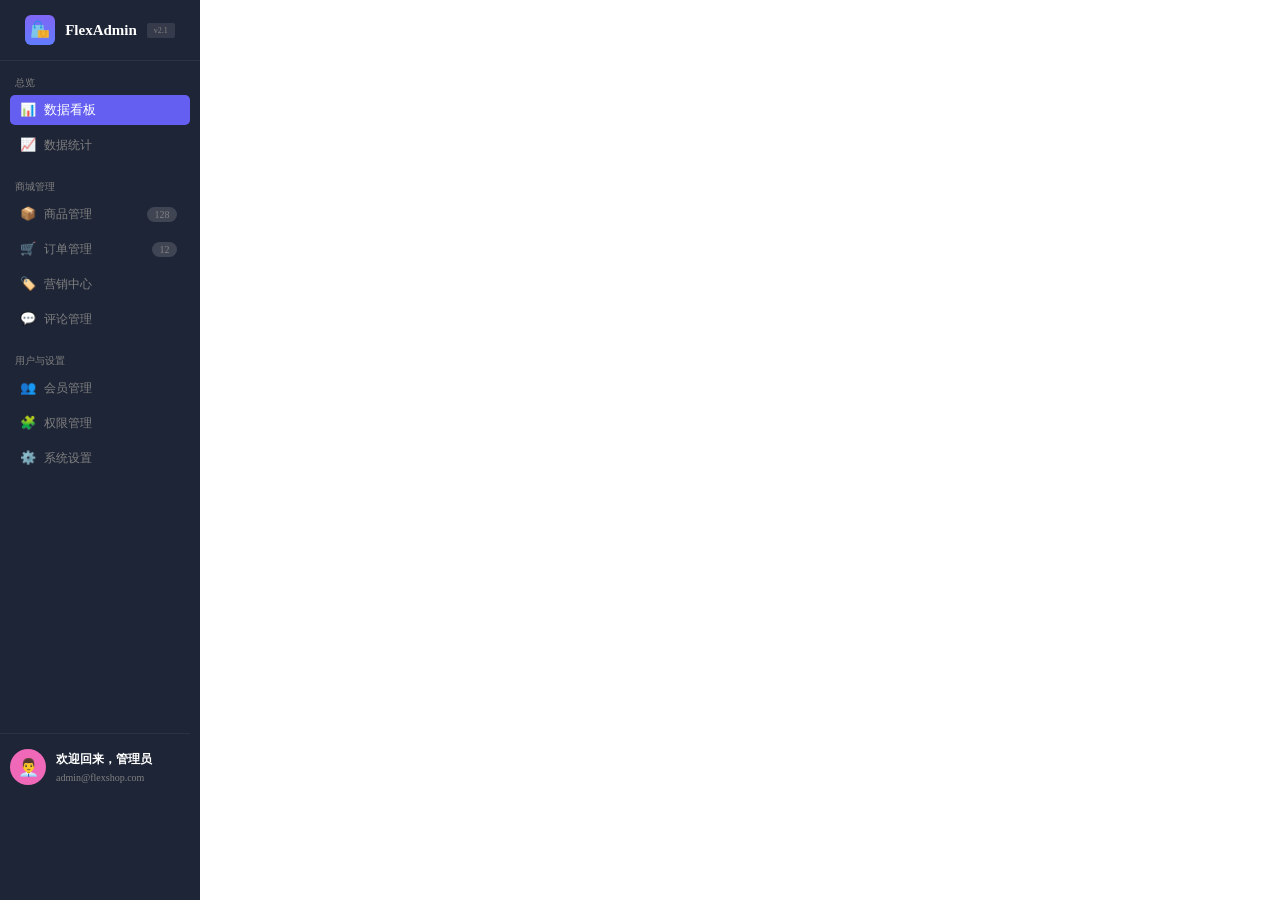
==== 公共管理后台/index.html @ 74b02875 "Add files via upload" ====
<!DOCTYPE html>
<html lang="en">
<head>
    <meta charset="UTF-8">
    <meta name="viewport" content="width=device-width, initial-scale=1.0">
    <title>公共管理后台</title>
    <link rel="stylesheet" href="./css/reset.css">
    <link rel="stylesheet" href="./css/common.css">
    <link rel="stylesheet" href="./css/01.css">
    <link rel="stylesheet" href="./css/02.css">
</head>
<body>
    <div class="admin-page">
        <!-- 左部分 -->
        <div class="admin-page__sidebar">
            <!-- logo -->
            <div class="sidebar">
                <div class="sidebar__logo">
                    <img src="./images/面性购物袋.png">
                </div>
                <div class="sidebar__txt">FlexAdmin</div>
                <div class="admin-page--v2">v2.1</div>
            </div>
            <!-- 菜单 -->
             <div class="sidebar1">
                <div class="sidebar__group">
                    <div class="sidebar__group-title">总览</div>
                    <div class="sidebar__menu">
                        <span class="sidebar-emojiall">📊</span>
                        <span class="sidebar__text">数据看板</span>
                    </div>
                    <div class="sidebar__menu-item">
                        <span class="sidebar-emojiall">📈</span>
                        <span class="sidebar__text1">数据统计</span>
                    </div>
                </div>
                <div class="sidebar__group">
                    <div class="sidebar__group-title">商城管理</div>
                    <div class="sidebar__menu-item">
                        <span class="sidebar-emojiall">📦️</span>
                        <span class="sidebar__text1">商品管理</span>
                        <div id="sidebar__badge">128</div>
                    </div>
                    <div class="sidebar__menu-item">
                        <span class="sidebar-emojiall">🛒</span>
                        <span class="sidebar__text1">订单管理</span>
                        <div id="sidebar__badge1">12</div>
                    </div>
                    <div class="sidebar__menu-item">
                        <span class="sidebar-emojiall">🏷️</span>
                        <span class="sidebar__text1">营销中心</span>
                    </div>
                    <div class="sidebar__menu-item">
                        <span class="sidebar-emojiall">💬</span>
                        <span class="sidebar__text1">评论管理</span>
                    </div>
                </div>
                <div class="class="sidebar__group"">
                    <div class="sidebar__group-title">用户与设置</div>
                    <div class="sidebar__menu-item">
                        <span class="sidebar-emojiall">👥</span>
                        <span class="sidebar__text1">会员管理</span>
                    </div>
                    <div class="sidebar__menu-item">
                        <span class="sidebar-emojiall">🧩</span>
                        <span class="sidebar__text1">权限管理</span>
                    </div>
                    <div class="sidebar__menu-item">
                        <span class="sidebar-emojiall">⚙️</span>
                        <span class="sidebar__text1">系统设置</span>
                    </div>
                </div>
             </div>
             <!-- 管理员 -->
             <div class="admin__welcome">
                <div class="admin__avatar">
                    <div class="admin__emojiall">👨‍💼</div>
                </div>
                <div class="admin__info">
                    <div class="admin__info-title">欢迎回来，管理员</div>
                    <div class="admin__info-email">admin@flexshop.com</div>
                </div>
             </div>
        </div>

        <!-- 右部分 -->
        <div class="admin-page__main">
            <div></div>
        </div>
    </div>
</body>
</html>
---- 公共管理后台/css/common.css ----
html,body{
    width:100%;
    height:100%;
}
---- 公共管理后台/css/01.css ----
.admin-page{
    width:100%;
    height:100%;
    display: flex;
}
/* 左部分 */
.admin-page__sidebar{
  width:200px;  
  height:100%;
  background-color: #1e2536;
}
.sidebar{
    display: flex;
    align-items: center;
    justify-content: center;
    padding-top: 15px;
    padding-bottom: 15px;
    gap:10px;
    border-bottom: 1px solid #2b3242;
}
.sidebar__logo{
    width:30px;
    height:30px;
    background: linear-gradient(#8066F5, #627CFF);
    border-radius: 6px;
    display: flex;
    justify-content: center;
    align-items: center;
}
.sidebar__logo img{
    width:26px;
    height: 26px; 
}
.sidebar__txt{
    font-size:15px;
    font-weight: bold;
    color: white;
}
.admin-page--v2{
    font-size:8px;
    text-align: center;
    width:28px;
    line-height:15px;
    color: gray;
    background-color: #353b4a;
    border-radius: 2px;
}
/* 菜单 */
.sidebar__group-title{
    font-size: 10px;
    color: gray;
    padding-left: 15px;
    padding-top: 15px;
}
.sidebar__menu{
    margin: 5px auto;
    width:180px;
    height:30px;
    background-color: #645ff1;
    border-radius:5px ;
    display: flex;
    align-items: center;
}
.sidebar-emojiall{
    font-size: 13px;
    padding-left: 10px;
}
.sidebar__text{
    font-size: 13px;
    color: white;
    padding-left:8px;
    /* border: 1px solid red; */
}
.sidebar__menu-item{
    width:180px;
    height:30px;
    margin: 5px auto;
    display: flex;
    align-items: center;
}
.sidebar__text1{
    font-size:12px;
    color: gray;
    padding-left: 8px;
    /* border: 1px solid red; */
}
#sidebar__badge{
    font-size: 10px;
    color: gray;
    width: 30px;
    background-color: #404554;
    border-radius: 50px;
    text-align: center;
    line-height: 15px;
    margin-left:55px;
}
#sidebar__badge1{
    font-size: 10px;
    color: gray;
    width: 25px;
    background-color: #404554;
    border-radius: 50px;
    text-align: center;
    line-height: 15px;
    margin-left:60px;
}
/* 管理员 */
.admin__welcome{
    width:180px;
    margin-top: 260px;
    padding-left: 10px;
    display: flex;
    align-items:center;
    gap:10px;
    border-top: 1px solid #2b3242;
    padding-top:15px;
    /* border: 1px solid red; */
}
.admin__avatar{
    width:36px;
    height:36px;
    border-radius: 50%;
    background-color: #f068b8;
    display: flex;
    justify-content: center;
    align-items: center;
}
.admin__emojiall{
    font-size: 17px;
}
.admin__info{
    display: flex;
    flex-direction: column;
    gap: 4px;
}
.admin__info-title{
    font-size:12px;
    font-weight: bold;
    color: white;
    
}
.admin__info-email{
    font-size:10px;
    color: gray;
}
---- 公共管理后台/css/02.css ----
/* 右部分 */
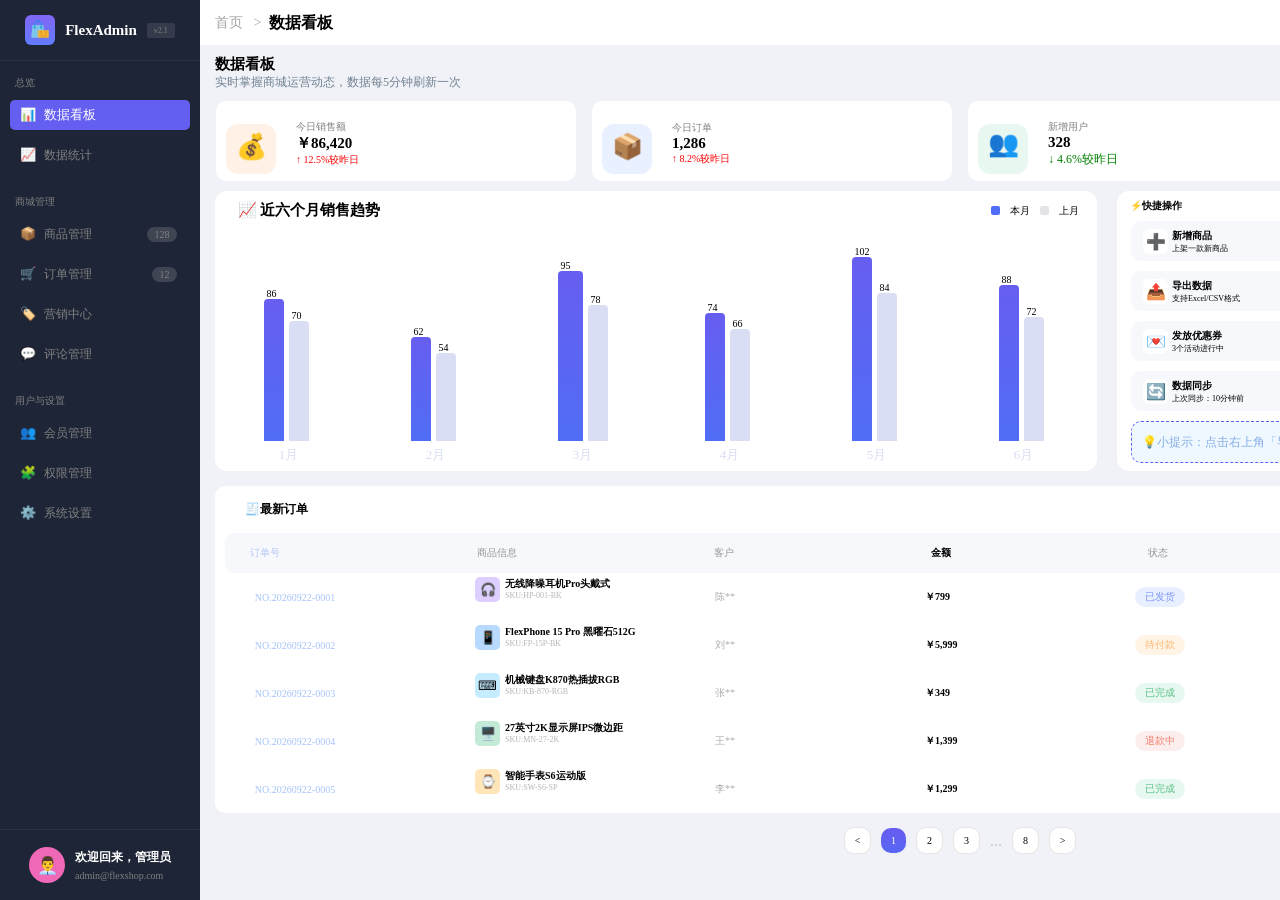
==== commit 18e4ea6b: "Add files via upload" ====
--- a/公共管理后台/index.html
+++ b/公共管理后台/index.html
@@ -8,21 +8,24 @@
     <link rel="stylesheet" href="./css/common.css">
     <link rel="stylesheet" href="./css/01.css">
     <link rel="stylesheet" href="./css/02.css">
+    <link rel="stylesheet" href="./css/555.css">
+
 </head>
 <body>
     <div class="admin-page">
         <!-- 左部分 -->
         <div class="admin-page__sidebar">
-            <!-- logo -->
-            <div class="sidebar">
-                <div class="sidebar__logo">
-                    <img src="./images/面性购物袋.png">
-                </div>
-                <div class="sidebar__txt">FlexAdmin</div>
-                <div class="admin-page--v2">v2.1</div>
-            </div>
-            <!-- 菜单 -->
-             <div class="sidebar1">
+            <div>
+                <!-- logo -->
+                <div class="sidebar">
+                    <div class="sidebar__logo">
+                        <img src="./images/面性购物袋.png">
+                    </div>
+                    <div class="sidebar__txt">FlexAdmin</div>
+                    <div class="admin-page--v2">v2.1</div>
+                </div>
+                <!-- 菜单 -->
+                <div class="sidebar1">
                 <div class="sidebar__group">
                     <div class="sidebar__group-title">总览</div>
                     <div class="sidebar__menu">
@@ -70,9 +73,10 @@
                         <span class="sidebar__text1">系统设置</span>
                     </div>
                 </div>
-             </div>
+                </div>
+            </div>
              <!-- 管理员 -->
-             <div class="admin__welcome">
+            <div class="admin__welcome">
                 <div class="admin__avatar">
                     <div class="admin__emojiall">👨‍💼</div>
                 </div>
@@ -80,13 +84,294 @@
                     <div class="admin__info-title">欢迎回来，管理员</div>
                     <div class="admin__info-email">admin@flexshop.com</div>
                 </div>
-             </div>
+            </div>
         </div>
 
         <!-- 右部分 -->
-        <div class="admin-page__main">
-            <div></div>
+        <div class="box">
+        <div class="right">
+            <div class="split">
+                <div class="right-up"> 
+                    <div class="split-title">首页 &nbsp ></div>
+                    <div><b> &nbsp 数据看板</b></div>
+                </div>
+                <div class="right-dp">
+                    <input type="搜索框" placeholder=" &nbsp🔍 搜索订单、商品、会员">
+                    <div class="split-float">🔔</div>
+                    <div class="yuan"></div>
+                    <div class="color">👨‍💼</div>
+                    <div class="po">管理员 &#9662 </div>
+                </div>
+            </div>
+            <div class="right-text">
+                <div class="right-cn-l">
+                    <div class="txt"><b>数据看板</b></div>
+                    <div class="text">实时掌握商城运营动态，数据每5分钟刷新一次</div>
+                </div>
+                <div class="right-cn-r">
+                    <div class="fear">+ 新增商品</div>
+                    <div class="feal">📤 导出报表</div>
+                </div>
+            </div>
+            <div class="right-f">
+                <div class="right-f-w">
+                    <div class="wear">💰</div>
+                    <div>
+                        <div class="gray">今日销售额</div>
+                        <div class="bold">￥86,420</div>
+                        <div class="red">↑ 12.5%较昨日</div>
+                    </div>
+                </div>
+                <div class="right-f-w">
+                    <div class="wea">📦️</div>
+                    <div>
+                        <div class="gray">今日订单</div>
+                        <div class="bold">1,286</div>
+                        <div class="red">↑ 8.2%较昨日</div>
+                    </div>
+                </div>
+                <div class="right-f-w">
+                    <div class="we">👥</div>
+                    <div>
+                        <div class="gray">新增用户</div>
+                        <div class="bold">328</div>
+                        <div class="green">↓ 4.6%较昨日</div>
+                    </div>
+                </div>
+                <div class="right-f-w">
+                    <div class="w">💸</div>
+                    <div>
+                        <div class="gray">待处理退款</div>
+                        <div class="bold">￥2,140</div>
+                        <div class="red">↑ 1.8%较昨日</div>
+                    </div>
+                </div>
+            </div>
+            <div class="right-t">
+                <div class="right-t-l">
+                    <div class="right-t-l-l">
+                        <div class="w-r">   &nbsp &nbsp  &nbsp  📈 近六个月销售趋势</div>
+                        <div class="ygf"></div> <span style="font-size: 10px;margin-top: 3px;">本月</span>
+                        <div class="lgf"></div> <span style="font-size: 10px;margin-top: 3px;">上月</span>
+                    </div>
+                    <div class="le">
+                        <div>
+                            <div class="re">
+                                <div>
+                                    <div class="pi">86</div>
+                                    <div class="pe-1"></div>
+                                </div>
+                                <div>
+                                    <div class="pi">70</div>
+                                    <div class="ge-1"></div>
+                                </div>
+                            </div>
+                            <div class="r">1月</div>
+                        </div>
+                        <div>
+                            <div class="re">
+                                <div>
+                                    <div class="pi">62</div>
+                                    <div class="pe-2"></div>
+                                </div>
+                                <div>
+                                    <div class="pi">54</div>
+                                    <div class="ge-2"></div>
+                                </div>
+                            </div>
+                            <div class="r">2月</div>
+                        </div>
+                        <div>
+                            <div class="re">
+                                <div>
+                                    <div class="pi">95</div>
+                                    <div class="pe-3"></div>
+                                </div>
+                                <div>
+                                    <div class="pi">78</div>
+                                    <div class="ge-3"></div>
+                                </div>
+                            </div>
+                            <div class="r">3月</div>
+                        </div>
+                        <div>
+                            <div class="re">
+                                <div>
+                                    <div class="pi">74</div>
+                                    <div class="pe-4"></div>
+                                </div>
+                                <div>
+                                    <div class="pi">66</div>
+                                    <div class="ge-4"></div>
+                                </div>
+                            </div>
+                            <div class="r">4月</div>
+                        </div>
+                        <div>
+                            <div class="re">
+                                <div>
+                                    <div class="pi">102</div>
+                                    <div class="pe-5"></div>
+                                </div>
+                                <div>
+                                    <div class="pi">84</div>
+                                    <div class="ge-5"></div>
+                                </div>
+                            </div>
+                            <div class="r">5月</div>
+                        </div>
+                        <div>
+                            <div class="re">
+                                <div>
+                                    <div class="pi">88</div>
+                                    <div class="pe-6"></div>
+                                </div>
+                                <div>
+                                    <div class="pi">72</div>
+                                    <div class="ge-6"></div>
+                                </div>
+                            </div>
+                            <div class="r">6月</div>
+                        </div>
+                    </div>
+                </div>
+                <div class="right-t-r">
+                    <div class="i">&nbsp &nbsp &nbsp⚡️<b>快捷操作</b></div>
+                    <div class="list">
+                        <div class="count">➕</div>
+                        <div class="count-w">
+                            <div class="w-q"><b>新增商品</b></div>
+                            <div class="w-e">上架一款新商品</div>
+                        </div>
+                    </div>
+                    <div class="list">
+                        <div class="count">📤</div>
+                        <div class="count-w">
+                            <div class="w-q"><b>导出数据</b></div>
+                            <div class="w-e">支持Excel/CSV格式</div>
+                        </div>
+                    </div>
+                    <div class="list">
+                        <div class="count">💌</div>
+                        <div class="count-w">
+                            <div class="w-q"><b>发放优惠券</b></div>
+                            <div class="w-e">3个活动进行中</div>
+                        </div>
+                    </div>
+                    <div class="list">
+                        <div class="count">🔄</div>
+                        <div class="count-w">
+                            <div class="w-q"><b>数据同步</b></div>
+                            <div class="w-e">上次同步：10分钟前</div>
+                        </div>
+                    </div>
+                    <div class="fankuan">
+                        <div class="fankuai-w">💡小提示：点击右上角「导出报表」可将看板数据导出 Excel 文件</div>
+                    </div>
+                </div>
+            </div>
+            <div class="p">
+                <div class="t">
+                    <div class="zxdd">🧾<b>最新订单</b></div>
+                    <div class="e">查看全部→</div>
+                </div>
+                <div class="ro">
+                    <div class="ddh"><span style="color: #b3c7f8;">订单号</span></div>
+                    <div class="kk" >商品信息</div>
+                    <div class="jk">客户</div>
+                    <div class="je">金额</div>
+                    <div class="jk">状态</div>
+                    <div class="cz">操作</div>
+                </div>
+                <div class="abcdef">
+                    <div class="aa">
+                        <div>NO.20260922-0001</div>
+                        <div>NO.20260922-0002</div>
+                        <div>NO.20260922-0003</div>
+                        <div>NO.20260922-0004</div>
+                        <div>NO.20260922-0005</div>    
+                    </div>
+                        <div class="bb">
+                            <div class="l">
+                                <div class="m">🎧️</div>
+                                <div class="n">
+                                    <div class="se"><b>无线降噪耳机Pro头戴式</b></div>
+                                    <div class="de">SKU:HP-001-BK</div>
+                                </div>
+                            </div>
+                            <div class="l">
+                                <div class="mm">📱</div>
+                                <div class="n">
+                                    <div class="se"><b>FlexPhone 15 Pro 黑曜石512G</b></div>
+                                    <div class="de">SKU:FP-15P-BK</div>
+                                </div>
+                            </div> 
+                            <div class="l">
+                                <div class="mmm">⌨</div>
+                                <div class="n">
+                                    <div class="se"><b>机械键盘K870热插拔RGB</b></div>
+                                    <div class="de">SKU:KB-870-RGB</div>
+                                </div>
+                            </div>
+                            <div class="l">
+                                <div class="mmmm">🖥️</div>
+                                <div class="n">
+                                    <div class="se"><b>27英寸2K显示屏IPS微边距</b></div>
+                                    <div class="de">SKU:MN-27-2K</div>
+                                </div>
+                            </div>
+                            <div class="l">
+                                <div class="mmmmm">⌚</div>
+                                <div class="n">
+                                    <div class="se"><b>智能手表S6运动版</b></div>
+                                    <div class="de">SKU:SW-S6-SP</div>
+                                </div>
+                            </div>
+                        </div>
+                    <div class="cc">
+                        <div class="o">陈**</div> 
+                        <div class="o">刘**</div> 
+                        <div class="o">张**</div> 
+                        <div class="o">王**</div>
+                        <div class="o">李**</div> 
+                    </div>
+                    <div class="dd">
+                        <div><b>￥799</b></div>
+                        <div><b>￥5,999</b></div>
+                        <div><b>￥349</b></div>
+                        <div><b>￥1,399</b></div>
+                        <div><b>￥1,299</b></div>
+                    </div>
+                    <div class="ee">
+                        <div class="lan">已发货</div>
+                        <div class="huang">待付款</div>
+                        <div class="lv">已完成</div>
+                        <div class="hong">退款中</div>
+                        <div class="lv">已完成</div>
+                    </div>
+                    <div class="ff">
+                        <div class="c">查看 &nbsp 编辑</div>
+                        <div class="c">查看 &nbsp 编辑</div>
+                        <div class="c">查看 &nbsp 编辑</div>
+                        <div class="c">
+                            <span style="color: #506df6;">查看</span> &nbsp
+                            <span style="color: red;">处理</span> 
+                        </div>
+                        <div class="c">查看  &nbsp 编辑</div>
+                    </div>
+                </div>
+            </div>
+            <div class="fk">
+                    <div class="ooo"><</div>
+                    <div class="oo">1</div>
+                    <div class="ooo">2</div>
+                    <div class="ooo">3</div>
+                    <div class="wer">...</div>
+                    <div class="ooo">8</div>
+                    <div class="ooo">></div>
+                </div>
         </div>
+    </div>
     </div>
 </body>
 </html>
--- a/公共管理后台/css/01.css
+++ b/公共管理后台/css/01.css
@@ -6,8 +6,12 @@
 /* 左部分 */
 .admin-page__sidebar{
   width:200px;  
-  height:100%;
+  /* padding: 10px; */
+  /* height:100%; */
   background-color: #1e2536;
+  display: flex;
+  flex-direction: column;
+  justify-content: space-between;
 }
 .sidebar{
     display: flex;
@@ -53,7 +57,7 @@
     padding-top: 15px;
 }
 .sidebar__menu{
-    margin: 5px auto;
+    margin: 10px;
     width:180px;
     height:30px;
     background-color: #645ff1;
@@ -74,7 +78,7 @@
 .sidebar__menu-item{
     width:180px;
     height:30px;
-    margin: 5px auto;
+    margin: 10px;
     display: flex;
     align-items: center;
 }
@@ -106,14 +110,16 @@
 }
 /* 管理员 */
 .admin__welcome{
-    width:180px;
-    margin-top: 260px;
-    padding-left: 10px;
+    width:200px;
+    height: 70px;
+    /* margin-top: 260px; */
+    /* padding-left: 10px; */
     display: flex;
     align-items:center;
+    justify-content: center;
     gap:10px;
     border-top: 1px solid #2b3242;
-    padding-top:15px;
+    /* padding-top:15px; */
     /* border: 1px solid red; */
 }
 .admin__avatar{
--- a/公共管理后台/css/555.css
+++ b/公共管理后台/css/555.css
@@ -0,0 +1,655 @@
+/* html,body{
+    width: 100%;
+    height: 100%;
+    margin: 0;
+} */
+/* 盒子 */
+.box{
+    display: flex;
+    width: 100%;
+    height: 100%;
+}
+/* 左边 */
+.left{
+    width: 200px;
+    height: 100%;
+    background-color:blue;
+}
+/* 右边 */
+.right{
+    /* flex: 1; */
+    display: flex;
+    flex-direction: column;
+    height: 100%;
+    background-color:#f0f2f7;
+}
+/* 标题看板 */
+.split{
+    height: 45px;
+    background-color: white;
+    line-height: 45px;
+    display: flex;
+    justify-content: space-between;
+}
+.split-title{
+    font-size: 14px;
+    color: rgb(169, 165, 165);
+}
+/* 标题看板对齐 */
+.right-up{
+    margin-left: 15px;
+    display: flex;
+}
+.right-dp{
+    margin-right: 15px;
+    display: flex;
+    gap: 10px;
+    position:relative;
+}
+.yuan{
+    width:4px;
+    height:4px;
+    border-radius: 50%;
+    background-color: red;
+    position: absolute;
+    left: 230px;
+    top: 11px;
+}
+/* 搜索框样式 */
+.right-dp input{
+    margin-top: 10px;
+    width: 200px;
+    height: 20px;
+    border-radius: 6px;
+    background-color: #f0f2f7;
+    border: 1px rgb(214, 208, 208) solid;
+}
+/* 人物背景 */
+.color{
+    width: 25px;
+    height: 25px;
+    font-size:15px;
+    margin-top: 10px;
+    line-height: 25px;
+    text-align: center;
+    border-radius:50%;
+    background-image: linear-gradient(#5c67f4,#6c62f2);
+}
+.po{
+    font-size: 10px;
+}
+/* 标题下方文字 */
+.right-text{
+    height: 40px;
+    display: flex;
+    justify-content: space-between;
+    margin: 10px 0px;
+
+}
+.txt{
+    margin-left: 15px;
+    font-size: 15px;
+}
+.text{
+    font-size: 12px;
+    margin-left: 15px;
+    color: slategrey;
+}
+/* 标题下方文字 b表情 */
+.right-cn-r{
+    display: flex;
+    gap: 12px;
+}
+.fear{
+    width: 100px;
+    height: 25px;
+    border-radius: 6px;
+    line-height: 25px;
+    color: white;
+    font-size: 12px;
+    text-align: center;
+    background-color: #5d63f3;
+    margin-top: 5px;
+}
+.feal{
+    width: 100px;
+    height: 25px;
+    line-height: 25px;
+    text-align: center;
+    border-radius: 6px;
+    margin-top: 5px; 
+    font-size: 12px;
+    background-color: white;
+    margin-right: 15px;
+}
+/* 盈利亏损图 */
+.right-f{ 
+    display: flex;
+    justify-content: space-evenly;
+}
+.right-f-w{
+    width: 360px;
+    height: 80px;
+    background-color: white;
+    border-radius: 10PX;
+    display: flex;
+    align-items: center;
+    gap: 20px;
+}
+/* 钱袋子 */
+.wear{
+    margin-top: 15px;
+    margin-left: 10px;
+    width: 50px;
+    height: 50px;
+    text-align: center;
+    background-color: #fff1e6;
+    border-radius: 12px;
+    line-height: 45px;
+    font-size: 25px;
+}
+/* 快递盒 */
+.wea{
+    margin-top: 15px;
+    margin-left: 10px;
+    width: 50px;
+    height: 50px;
+    text-align: center;
+    background-color: #e9f0ff;
+    border-radius: 12px;
+    line-height: 45px;
+    font-size: 25px;
+}
+/* 双人像 */
+.we{
+    margin-top: 15px;
+    margin-left: 10px;
+    width: 50px;
+    height: 50px;
+    text-align: center;
+    background-color: #e8f8f0;
+    border-radius: 12px;
+    line-height: 40px;
+    font-size: 25px; 
+}
+/* 钱 */
+.w{
+    margin-top: 15px;
+    margin-left: 10px;
+    width: 50px;
+    height: 50px;
+    text-align: center;
+    background-color: #fdeeee;
+    border-radius: 12px;
+    line-height: 45px;
+    font-size: 25px; 
+}
+/* 四个标题颜色 */
+.gray{
+    color: gray;
+    font-size: 10px;
+    margin-top: 5px;
+}
+/* 四个钱字大小 */
+.bold{
+    font-weight: 900;
+    font-size: 15px;
+}
+/* 上涨 */
+.red{
+    color: red;
+    font-size: 10px;
+}
+/* 下减 */
+.green{
+    color: green;
+    font-size: 12px;
+}
+/* 中间图 */
+.right-t{
+    display: flex;
+    justify-content: space-between;
+    gap: 20px;
+    margin-top: 10px;
+}
+/* 中间左边 */
+.right-t-l{
+    flex: 6;
+    height: 280px; 
+    background-color: white;
+    border-radius: 12px ;
+    margin-left: 15px;
+}
+.ygf{
+    width: 9px;
+    height: 9px;
+    background: #506df6;
+    border-radius: 2px;
+    display: flex;
+    margin-top: 5px;
+    margin-left: 600px;
+}
+.lgf{
+    width: 9px;
+    height: 9px;
+    background: #e4e4e6;
+    border-radius: 2px;
+    display: flex;
+    margin-top: 5px;
+} 
+/* 中间右边 */
+.right-t-r{
+    flex: 4;
+    height: 280px;
+    background-color: white;
+    border-radius: 12px;
+    margin-right: 15PX;
+}
+/* 右条形图 */
+.right-t-l-l{
+    width: 98%;
+    height: 20px;
+    display: flex;
+    justify-content: space-between;
+    background-color: white;
+    border-radius: 12px;
+    margin-top: 10px;
+}
+.w-r{
+    font-size: 15px;
+    font-weight: bold;
+}
+.le{
+    display: flex;
+    justify-content: space-around;
+    margin-top: -10px;
+}
+.re{
+    width:40px;
+    height: 200px;
+    margin-top: 30px;
+    display: flex;
+    gap: 5px;
+    align-items: flex-end;
+}
+.pi{
+    font-size: 10px;
+    margin-left: 3px;
+}
+.pe-1{
+    border-radius: 4px 4px 0px 0px ;
+    width: 20px;
+    height:142px;
+    background-image: linear-gradient(#675ef0,#506df6);
+}
+.ge-1{
+    border-radius: 4px 4px 0px 0px ;
+    width: 20px;
+    height: 120px;
+    background-color: #d9def5;
+}
+.pe-2{
+    border-radius: 4px 4px 0px 0px ;
+    width: 20px;
+    height: 104px;
+    background-image: linear-gradient(#675ef0,#506df6);
+}
+.ge-2{
+    border-radius: 4px 4px 0px 0px ;
+    width: 20px;
+    height: 88px;
+    background-color: #d9def5;
+}
+.pe-3{
+    border-radius: 4px 4px 0px 0px ;
+    width: 25px;
+    height: 170px;
+    background-image: linear-gradient(#675ef0,#506df6);
+
+}
+.ge-3{
+    border-radius: 4px 4px 0px 0px ;
+    width: 20px;
+    height: 136px;
+    background-color: #d9def5;
+}
+.pe-4{
+    border-radius: 4px 4px 0px 0px ;
+    width: 20px;
+    height: 128px;
+    background-image: linear-gradient(#675ef0,#506df6);
+
+}
+.ge-4{
+    border-radius: 4px 4px 0px 0px ;
+    width: 20px;
+    height: 112px;
+    background-color: #d9def5;
+}
+.pe-5{
+    border-radius: 4px 4px 0px 0px ;
+    width: 20px;
+    height: 184px;
+    background-image: linear-gradient(#675ef0,#506df6);
+
+}
+.ge-5{
+    border-radius: 4px 4px 0px 0px ;
+    width: 20px;
+    height: 148px;
+    background-color: #d9def5;
+}
+.pe-6{
+    border-radius: 4px 4px 0px 0px ;
+    width: 20px;
+    height: 156px;
+      background-image: linear-gradient(#675ef0,#506df6);
+
+}
+.ge-6{
+    border-radius: 4px 4px 0px 0px ;
+    width: 20px;
+    height: 124px;
+    background-color: #d9def5;
+}
+.r{
+    width: 50px;
+    height: 20px;
+    text-align: center;
+    color: #d9def5;
+    font-size: 13px;
+    margin-top: 5px;
+}
+ /* 右边图标 */ 
+.list{
+    display: flex;
+    width: 530px;
+    height:40px;
+    background-color: #f6f8fc;
+    margin-bottom: 10px;
+    border-radius: 10px;
+    margin-left: 14px;
+}
+.i{
+    font-size: 10px;
+    height: 30px;
+    line-height: 30px;
+}
+.count{
+    width: 25px;
+    height: 25px;
+    background-color: white;
+    border-radius: 6px;
+    line-height: 25px;
+    text-align: center;
+    margin: 8px 4px 0px 12px; 
+}
+.w-q{
+    margin-top: 8px;
+    font-size: 10px;
+}
+.w-e{
+    font-size: 8px;
+}
+.fankuan{
+    width: 530px;
+    height: 40px;
+    background-color: aliceblue;
+    border: 1px #5d63f3 dashed;
+    border-radius: 10px;
+    margin-left: 14px;
+}
+.fankuai-w{
+    color: #84ade6;
+    line-height: 40px;
+    margin-left: 10px;
+    font-size: 12px;
+}
+/* 下面订单 */
+.p{
+    width: 1470px;
+    height: 350px;
+    margin: 15px;
+    border-radius: 10px;
+    background-color: white;
+    padding: 0 10px;
+}
+.zxdd{
+    font-size: 12px;
+    margin:15px 20px;
+}
+.t{
+    display: flex;
+    justify-content: space-between;
+}
+.e{
+    margin:15px 15px;
+    color: skyblue;
+    font-size: 10px;
+}
+.ddh{
+    margin-left:25px;
+    font-size: 10px;
+}
+.cz{
+    margin-right:240px;
+    color: #949596; 
+}
+.ro{
+    width: 1400px;
+    height: 40px;
+    /* margin: 5px 0px 5px -8px; */
+    background-color: #f7f8fb;
+    border-radius: 10px;
+    display: flex;
+    justify-content: space-between;
+    line-height: 40px;
+    font-size: 10px;
+}
+.ro kk{
+    flex: 1;
+}
+.kk{
+    color: #949596;
+}
+.jk{
+    color: #949596;
+}
+.je{
+    font-weight: bolder;
+}
+.abcdef{
+    display: flex;
+}
+.aa{
+    width: 200px;
+    height: 240px;
+    text-align: center;
+    display: flex;
+    flex-direction: column;
+    justify-content: space-around;
+    margin-left: -30px;  
+    color: #a5c3fb;
+    font-size: 10px;
+}
+.bb{
+    width: 245px;
+    height: 240px;
+    margin-left: 80PX;
+    display: flex;
+    flex-direction: column;
+    justify-content: space-around;
+    font-size: 13px;
+}
+.l{
+    display: flex;
+    gap: 5px;
+}
+.n{
+    height: 40px;
+}
+.m{
+    width: 25px;
+    height: 25px;
+    border-radius: 5px;
+    line-height: 25px;
+    text-align: center;
+    background-color: #ddcfff;
+}
+.mm{
+    width: 25px;
+    height: 25px;
+    border-radius: 5px;
+    line-height: 25px;
+    text-align: center;
+    background-color: #b8daff;
+}
+.mmm{
+    width: 25px;
+    height: 25px;
+    border-radius: 5px;
+    line-height: 25px;
+    text-align: center;
+    background-color: #c5ecff;
+}
+.mmmm{
+    width: 25px;
+    height: 25px;
+    border-radius: 5px;
+    line-height: 25px;
+    text-align: center;
+    background-color: #c3ead7;
+}
+.mmmmm{
+    width: 25px;
+    height: 25px;
+    border-radius: 5px;
+    line-height: 25px;
+    text-align: center;
+    background-color: #ffe5b8;
+}
+.se{
+    font-size: 10px;
+}
+.de{
+    font-size: 8px;
+    color: #b4b5b8;
+}
+.cc{
+    width: 30px;
+    height: 240px;
+    display: flex;
+    flex-direction: column;
+    justify-content: space-around;
+    color: #acacae;
+    font-size: 10px;
+    margin-left: -5px;
+}
+.dd{
+    width: 60px;
+    height: 240px;
+    display: flex;
+    margin-left: 180px;
+    flex-direction: column;
+    font-size: 10px;
+    justify-content: space-around;
+}
+.ee{
+    width: 60px;
+    height: 240px;
+    margin-left: 150px;
+    display: flex;
+    flex-direction: column;
+    justify-content: space-around;
+}
+.lan{
+    width: 50px;
+    height: 20px;
+    background-color:#e8f0ff;
+    color: #7e94f9;
+    line-height: 20px;
+    text-align: center;
+    border-radius: 50px;
+    font-size: 10px;
+}
+.huang{
+    width: 50px;
+    height: 20px;
+    background-color:#fff4e6;
+    color:#ffb46e;
+    line-height: 20px;
+    text-align: center;
+    border-radius: 50px;
+    font-size: 10px;
+}
+.lv{
+    width: 50px;
+    height: 20px;
+    background-color:#e6f8ef;
+    color:#5abf84;
+    line-height: 20px;
+    text-align: center;
+    border-radius: 50px;
+    font-size: 10px;
+}
+.hong{
+    width: 50px;
+    height: 20px;
+    background-color:#fdeeee;
+    color:#ee7c68;
+    line-height: 20px;
+    text-align: center;
+    border-radius: 50px;
+    font-size: 10px;
+}
+.ff{
+    width: 80px;
+    height:240px;
+    margin-left: 165px;
+    display: flex;
+    flex-direction: column;
+    justify-content: space-around;
+}
+.c{
+    color: #506df6;
+    font-size: 10px;
+}
+.fk{
+    height: 25px;
+    display: flex;
+    justify-content: center;
+    align-items: center;
+    margin-bottom: 50px;
+    gap: 10px;
+    /* background-color: #1f539b; */
+}
+.oo{
+    width: 25px;
+    height: 25px;
+    background-image: linear-gradient(#685cf0,#5867f4);
+    border-radius: 10px;
+    line-height: 25px;
+    text-align: center;
+    font-size: 10px;
+    color: white;
+    user-select: none;
+    cursor: pointer;
+}
+.ooo{
+    width: 25px;
+    height: 25px;
+    background-color: white;
+    border-radius: 10px;
+    line-height: 25px;
+    text-align: center;
+    justify-content: center;
+    border:1px rgb(232, 229, 229) solid;
+    font-size: 10px;
+    user-select: none;
+    cursor: pointer;
+}
+.wer{
+    color: #c6c8cb;
+    user-select: none;
+    cursor: pointer;
+}
